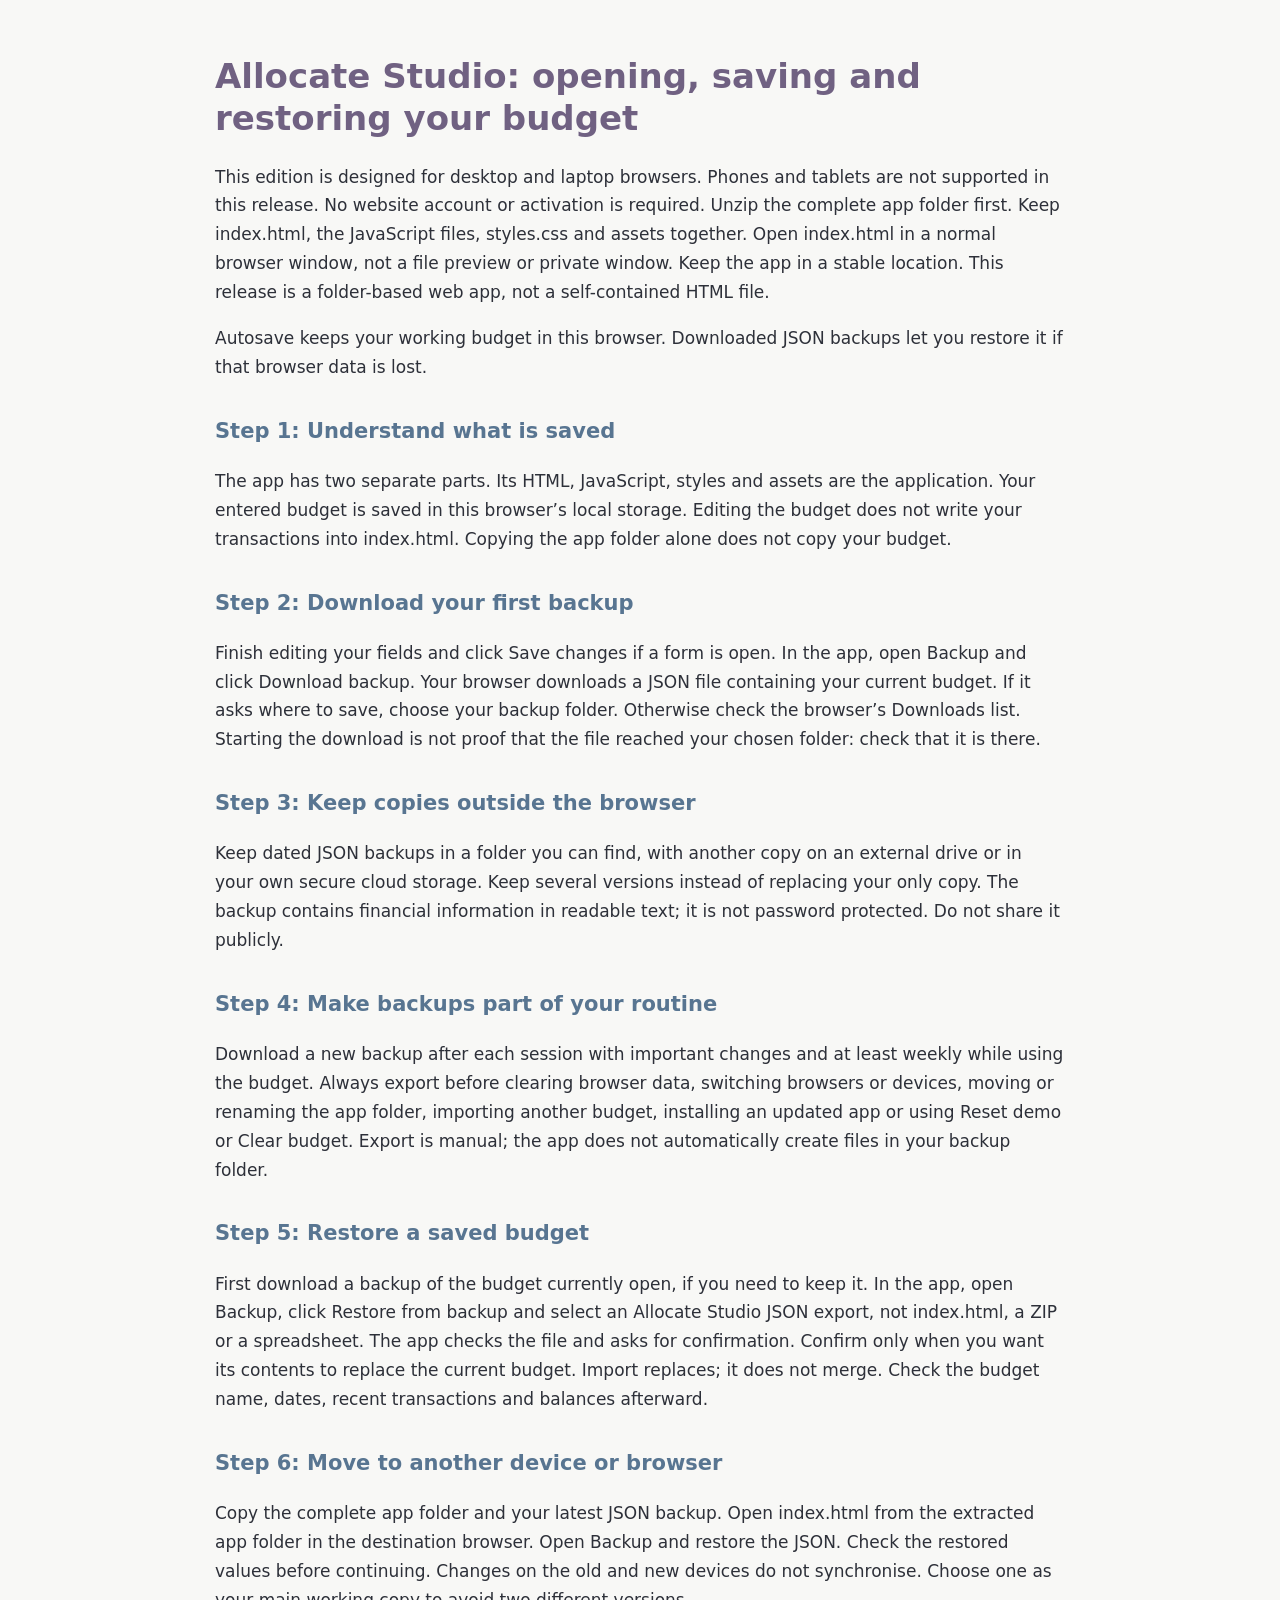
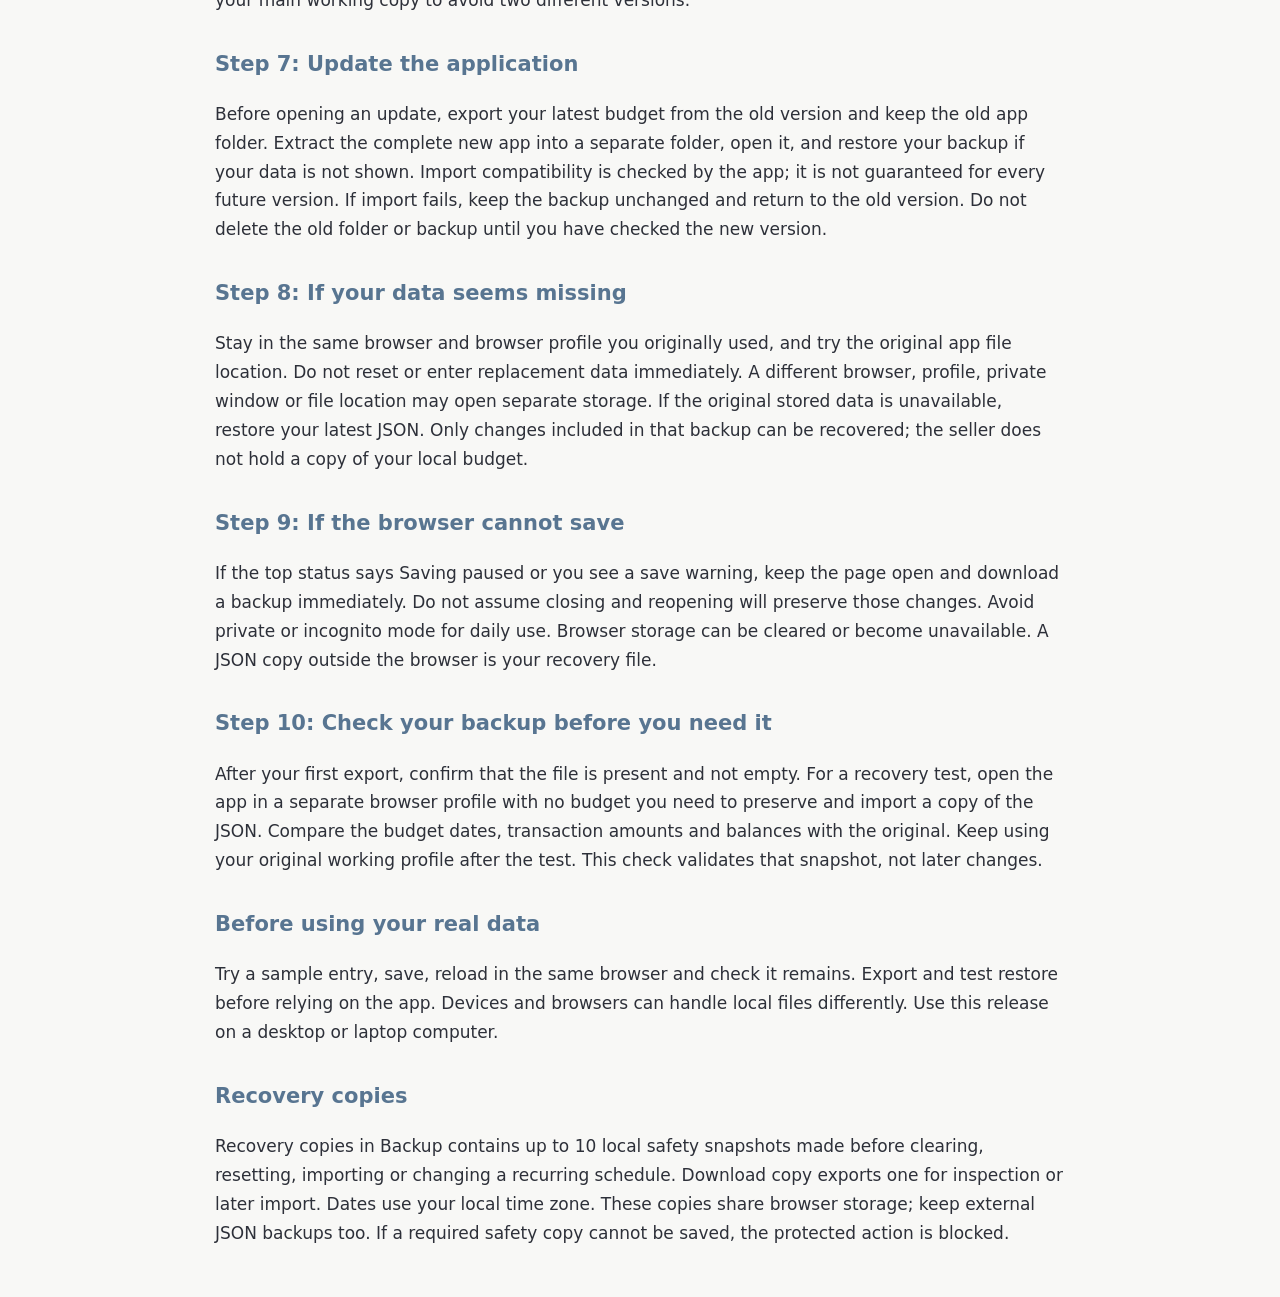
==== START-HERE-BACKUP.html @ d9bdccbd "Allocate Studio Ultimate Budget — desktop release, fixed 2026-09-22 - Custom month/year picker - DM " ====
<!doctype html><html lang="en"><meta charset="utf-8"><meta name="viewport" content="width=device-width,initial-scale=1"><title>Allocate Studio · Backup guide</title><style>body{font:17px/1.7 system-ui,sans-serif;color:#2d3039;background:#f8f8f6;max-width:850px;margin:auto;padding:32px 22px}h1{color:#706182;line-height:1.25}h2{font-size:21px;color:#587591;margin-top:32px}</style><main><h1>Allocate Studio: opening, saving and restoring your budget</h1><p>This edition is designed for desktop and laptop browsers. Phones and tablets are not supported in this release. No website account or activation is required. Unzip the complete app folder first. Keep index.html, the JavaScript files, styles.css and assets together. Open index.html in a normal browser window, not a file preview or private window. Keep the app in a stable location. This release is a folder-based web app, not a self-contained HTML file.</p><p>Autosave keeps your working budget in this browser. Downloaded JSON backups let you restore it if that browser data is lost.</p><h2>Step 1: Understand what is saved</h2><p>The app has two separate parts. Its HTML, JavaScript, styles and assets are the application. Your entered budget is saved in this browser’s local storage. Editing the budget does not write your transactions into index.html. Copying the app folder alone does not copy your budget.</p><h2>Step 2: Download your first backup</h2><p>Finish editing your fields and click Save changes if a form is open. In the app, open Backup and click Download backup. Your browser downloads a JSON file containing your current budget. If it asks where to save, choose your backup folder. Otherwise check the browser’s Downloads list. Starting the download is not proof that the file reached your chosen folder: check that it is there.</p><h2>Step 3: Keep copies outside the browser</h2><p>Keep dated JSON backups in a folder you can find, with another copy on an external drive or in your own secure cloud storage. Keep several versions instead of replacing your only copy. The backup contains financial information in readable text; it is not password protected. Do not share it publicly.</p><h2>Step 4: Make backups part of your routine</h2><p>Download a new backup after each session with important changes and at least weekly while using the budget. Always export before clearing browser data, switching browsers or devices, moving or renaming the app folder, importing another budget, installing an updated app or using Reset demo or Clear budget. Export is manual; the app does not automatically create files in your backup folder.</p><h2>Step 5: Restore a saved budget</h2><p>First download a backup of the budget currently open, if you need to keep it. In the app, open Backup, click Restore from backup and select an Allocate Studio JSON export, not index.html, a ZIP or a spreadsheet. The app checks the file and asks for confirmation. Confirm only when you want its contents to replace the current budget. Import replaces; it does not merge. Check the budget name, dates, recent transactions and balances afterward.</p><h2>Step 6: Move to another device or browser</h2><p>Copy the complete app folder and your latest JSON backup. Open index.html from the extracted app folder in the destination browser. Open Backup and restore the JSON. Check the restored values before continuing. Changes on the old and new devices do not synchronise. Choose one as your main working copy to avoid two different versions.</p><h2>Step 7: Update the application</h2><p>Before opening an update, export your latest budget from the old version and keep the old app folder. Extract the complete new app into a separate folder, open it, and restore your backup if your data is not shown. Import compatibility is checked by the app; it is not guaranteed for every future version. If import fails, keep the backup unchanged and return to the old version. Do not delete the old folder or backup until you have checked the new version.</p><h2>Step 8: If your data seems missing</h2><p>Stay in the same browser and browser profile you originally used, and try the original app file location. Do not reset or enter replacement data immediately. A different browser, profile, private window or file location may open separate storage. If the original stored data is unavailable, restore your latest JSON. Only changes included in that backup can be recovered; the seller does not hold a copy of your local budget.</p><h2>Step 9: If the browser cannot save</h2><p>If the top status says Saving paused or you see a save warning, keep the page open and download a backup immediately. Do not assume closing and reopening will preserve those changes. Avoid private or incognito mode for daily use. Browser storage can be cleared or become unavailable. A JSON copy outside the browser is your recovery file.</p><h2>Step 10: Check your backup before you need it</h2><p>After your first export, confirm that the file is present and not empty. For a recovery test, open the app in a separate browser profile with no budget you need to preserve and import a copy of the JSON. Compare the budget dates, transaction amounts and balances with the original. Keep using your original working profile after the test. This check validates that snapshot, not later changes.</p><h2>Before using your real data</h2><p>Try a sample entry, save, reload in the same browser and check it remains. Export and test restore before relying on the app. Devices and browsers can handle local files differently. Use this release on a desktop or laptop computer.
</p></main></html><h2>Recovery copies</h2><p>Recovery copies in Backup contains up to 10 local safety snapshots made before clearing, resetting, importing or changing a recurring schedule. Download copy exports one for inspection or later import. Dates use your local time zone. These copies share browser storage; keep external JSON backups too. If a required safety copy cannot be saved, the protected action is blocked.</p>
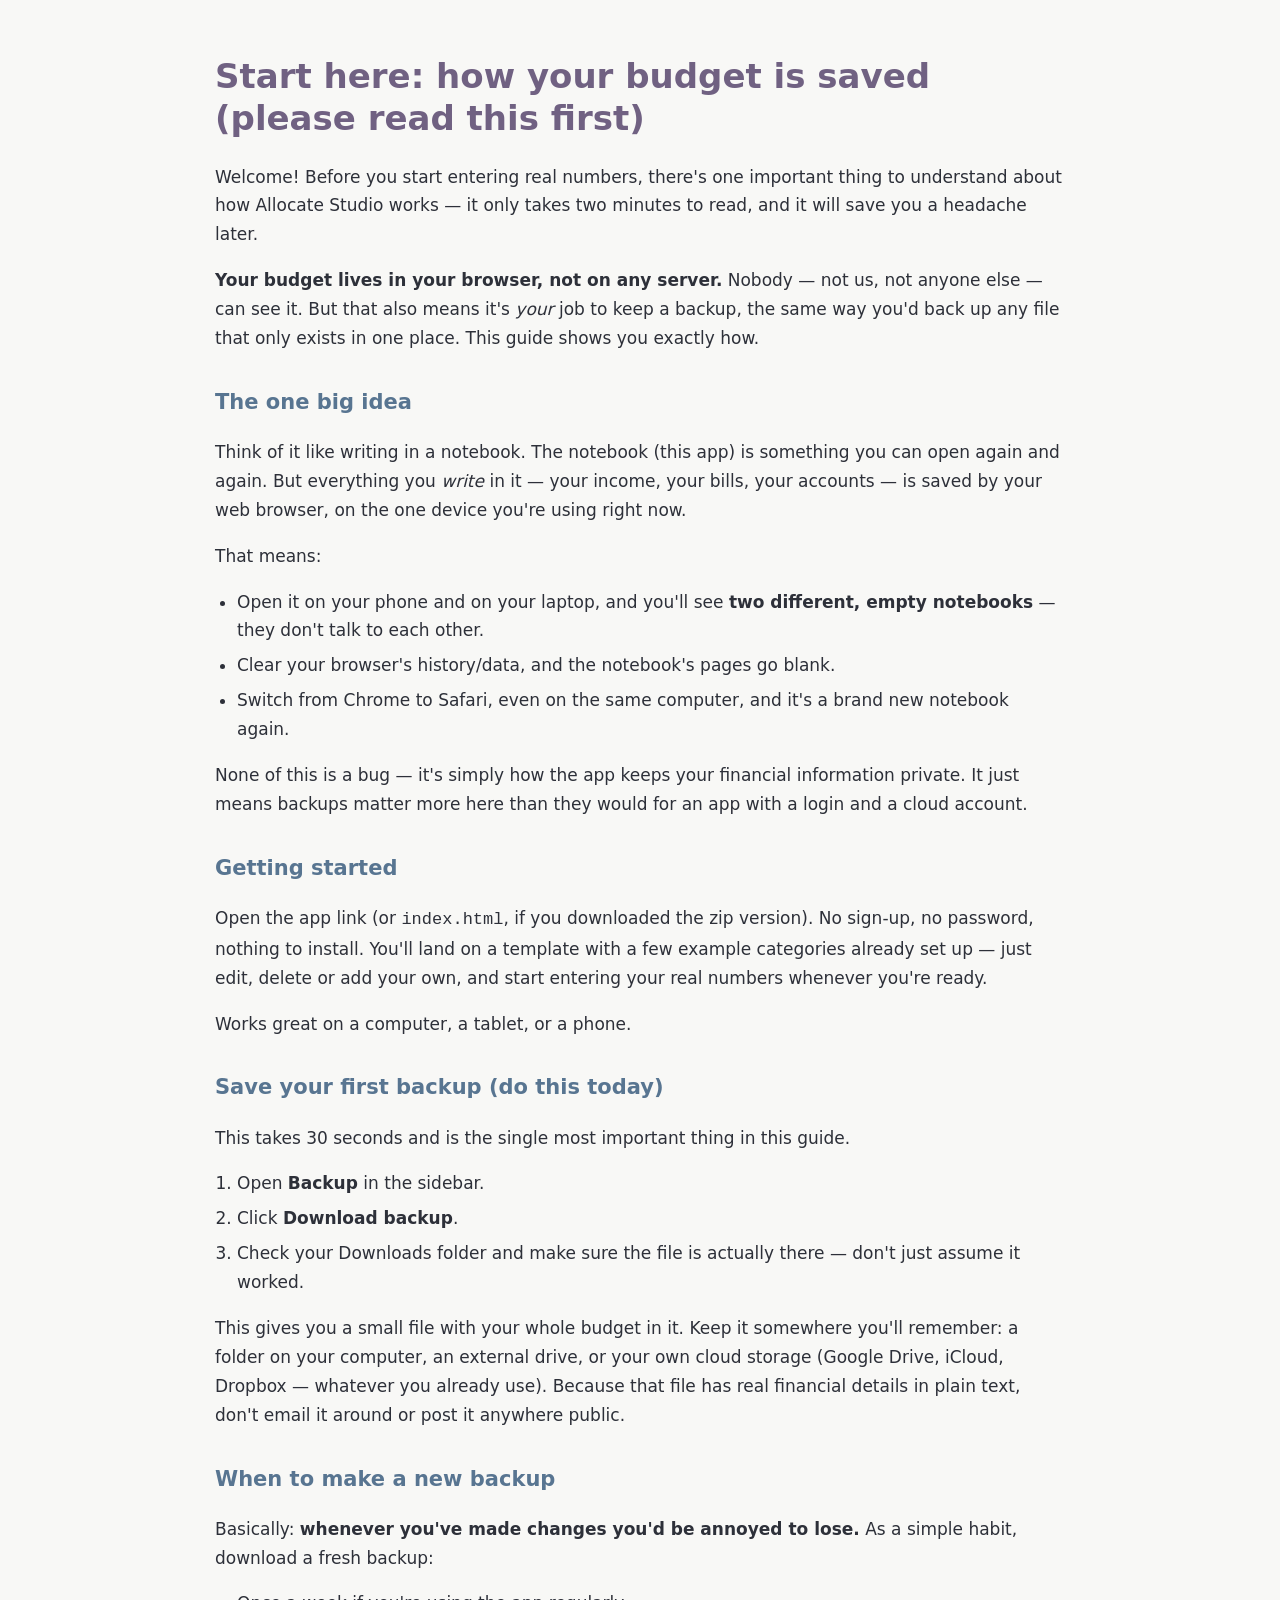
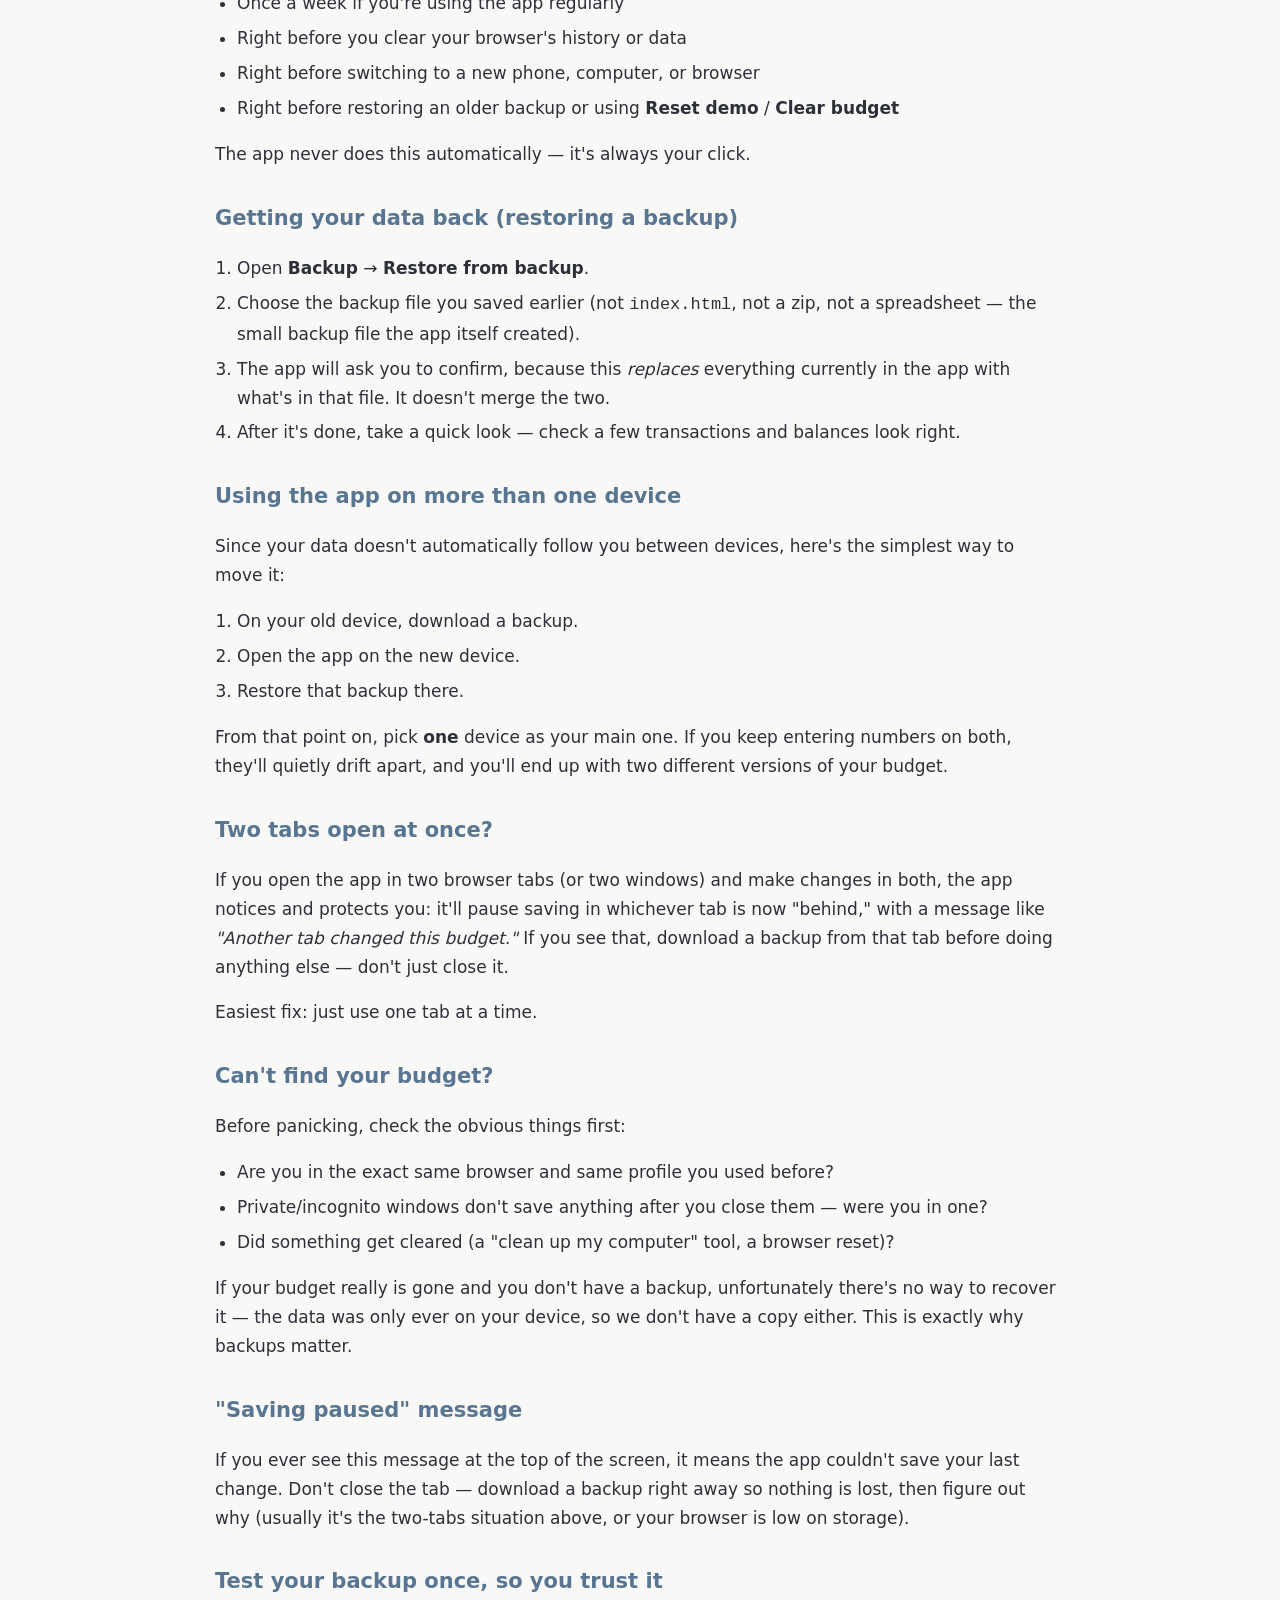
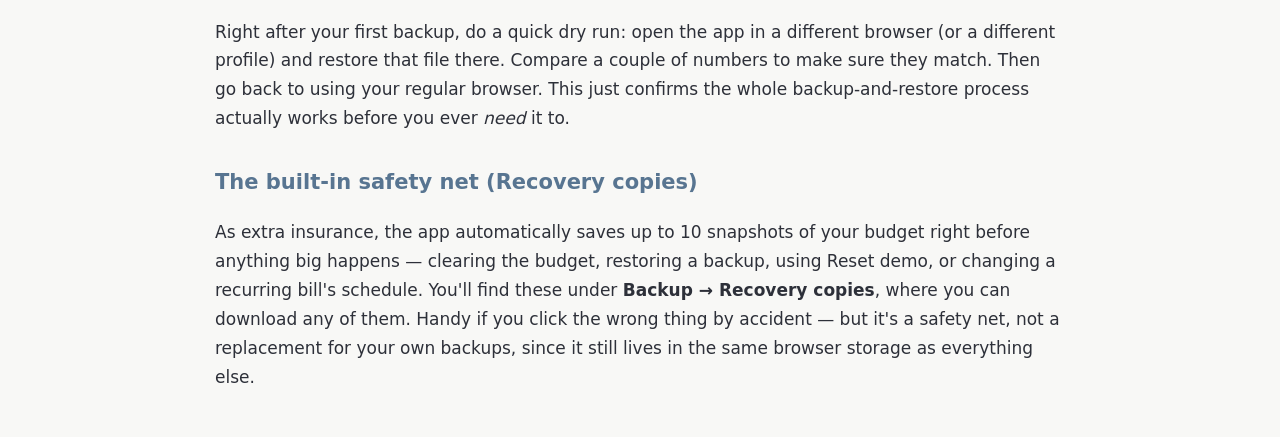
==== commit 57e3c7e0: "Rewrite the buyer instructions in plain, friendly language - Removed the stale 'phones and tablets a" ====
--- a/START-HERE-BACKUP.html
+++ b/START-HERE-BACKUP.html
@@ -1,2 +1,99 @@
-<!doctype html><html lang="en"><meta charset="utf-8"><meta name="viewport" content="width=device-width,initial-scale=1"><title>Allocate Studio · Backup guide</title><style>body{font:17px/1.7 system-ui,sans-serif;color:#2d3039;background:#f8f8f6;max-width:850px;margin:auto;padding:32px 22px}h1{color:#706182;line-height:1.25}h2{font-size:21px;color:#587591;margin-top:32px}</style><main><h1>Allocate Studio: opening, saving and restoring your budget</h1><p>This edition is designed for desktop and laptop browsers. Phones and tablets are not supported in this release. No website account or activation is required. Unzip the complete app folder first. Keep index.html, the JavaScript files, styles.css and assets together. Open index.html in a normal browser window, not a file preview or private window. Keep the app in a stable location. This release is a folder-based web app, not a self-contained HTML file.</p><p>Autosave keeps your working budget in this browser. Downloaded JSON backups let you restore it if that browser data is lost.</p><h2>Step 1: Understand what is saved</h2><p>The app has two separate parts. Its HTML, JavaScript, styles and assets are the application. Your entered budget is saved in this browser’s local storage. Editing the budget does not write your transactions into index.html. Copying the app folder alone does not copy your budget.</p><h2>Step 2: Download your first backup</h2><p>Finish editing your fields and click Save changes if a form is open. In the app, open Backup and click Download backup. Your browser downloads a JSON file containing your current budget. If it asks where to save, choose your backup folder. Otherwise check the browser’s Downloads list. Starting the download is not proof that the file reached your chosen folder: check that it is there.</p><h2>Step 3: Keep copies outside the browser</h2><p>Keep dated JSON backups in a folder you can find, with another copy on an external drive or in your own secure cloud storage. Keep several versions instead of replacing your only copy. The backup contains financial information in readable text; it is not password protected. Do not share it publicly.</p><h2>Step 4: Make backups part of your routine</h2><p>Download a new backup after each session with important changes and at least weekly while using the budget. Always export before clearing browser data, switching browsers or devices, moving or renaming the app folder, importing another budget, installing an updated app or using Reset demo or Clear budget. Export is manual; the app does not automatically create files in your backup folder.</p><h2>Step 5: Restore a saved budget</h2><p>First download a backup of the budget currently open, if you need to keep it. In the app, open Backup, click Restore from backup and select an Allocate Studio JSON export, not index.html, a ZIP or a spreadsheet. The app checks the file and asks for confirmation. Confirm only when you want its contents to replace the current budget. Import replaces; it does not merge. Check the budget name, dates, recent transactions and balances afterward.</p><h2>Step 6: Move to another device or browser</h2><p>Copy the complete app folder and your latest JSON backup. Open index.html from the extracted app folder in the destination browser. Open Backup and restore the JSON. Check the restored values before continuing. Changes on the old and new devices do not synchronise. Choose one as your main working copy to avoid two different versions.</p><h2>Step 7: Update the application</h2><p>Before opening an update, export your latest budget from the old version and keep the old app folder. Extract the complete new app into a separate folder, open it, and restore your backup if your data is not shown. Import compatibility is checked by the app; it is not guaranteed for every future version. If import fails, keep the backup unchanged and return to the old version. Do not delete the old folder or backup until you have checked the new version.</p><h2>Step 8: If your data seems missing</h2><p>Stay in the same browser and browser profile you originally used, and try the original app file location. Do not reset or enter replacement data immediately. A different browser, profile, private window or file location may open separate storage. If the original stored data is unavailable, restore your latest JSON. Only changes included in that backup can be recovered; the seller does not hold a copy of your local budget.</p><h2>Step 9: If the browser cannot save</h2><p>If the top status says Saving paused or you see a save warning, keep the page open and download a backup immediately. Do not assume closing and reopening will preserve those changes. Avoid private or incognito mode for daily use. Browser storage can be cleared or become unavailable. A JSON copy outside the browser is your recovery file.</p><h2>Step 10: Check your backup before you need it</h2><p>After your first export, confirm that the file is present and not empty. For a recovery test, open the app in a separate browser profile with no budget you need to preserve and import a copy of the JSON. Compare the budget dates, transaction amounts and balances with the original. Keep using your original working profile after the test. This check validates that snapshot, not later changes.</p><h2>Before using your real data</h2><p>Try a sample entry, save, reload in the same browser and check it remains. Export and test restore before relying on the app. Devices and browsers can handle local files differently. Use this release on a desktop or laptop computer.
-</p></main></html><h2>Recovery copies</h2><p>Recovery copies in Backup contains up to 10 local safety snapshots made before clearing, resetting, importing or changing a recurring schedule. Download copy exports one for inspection or later import. Dates use your local time zone. These copies share browser storage; keep external JSON backups too. If a required safety copy cannot be saved, the protected action is blocked.</p>+<!doctype html>
+<html lang="en">
+<head>
+<meta charset="utf-8">
+<meta name="viewport" content="width=device-width,initial-scale=1">
+<title>Allocate Studio · Backup guide</title>
+<style>
+body{font:17px/1.7 system-ui,sans-serif;color:#2d3039;background:#f8f8f6;max-width:850px;margin:auto;padding:32px 22px}
+h1{color:#706182;line-height:1.25}
+h2{font-size:21px;color:#587591;margin-top:32px}
+strong{color:#2d3039}
+ul,ol{padding-left:22px}
+li{margin:6px 0}
+</style>
+</head>
+<body>
+<main>
+
+<h1>Start here: how your budget is saved (please read this first)</h1>
+
+<p>Welcome! Before you start entering real numbers, there's one important thing to understand about how Allocate Studio works — it only takes two minutes to read, and it will save you a headache later.</p>
+
+<p><strong>Your budget lives in your browser, not on any server.</strong> Nobody — not us, not anyone else — can see it. But that also means it's <em>your</em> job to keep a backup, the same way you'd back up any file that only exists in one place. This guide shows you exactly how.</p>
+
+<h2>The one big idea</h2>
+<p>Think of it like writing in a notebook. The notebook (this app) is something you can open again and again. But everything you <em>write</em> in it — your income, your bills, your accounts — is saved by your web browser, on the one device you're using right now.</p>
+<p>That means:</p>
+<ul>
+<li>Open it on your phone and on your laptop, and you'll see <strong>two different, empty notebooks</strong> — they don't talk to each other.</li>
+<li>Clear your browser's history/data, and the notebook's pages go blank.</li>
+<li>Switch from Chrome to Safari, even on the same computer, and it's a brand new notebook again.</li>
+</ul>
+<p>None of this is a bug — it's simply how the app keeps your financial information private. It just means backups matter more here than they would for an app with a login and a cloud account.</p>
+
+<h2>Getting started</h2>
+<p>Open the app link (or <code>index.html</code>, if you downloaded the zip version). No sign-up, no password, nothing to install. You'll land on a template with a few example categories already set up — just edit, delete or add your own, and start entering your real numbers whenever you're ready.</p>
+<p>Works great on a computer, a tablet, or a phone.</p>
+
+<h2>Save your first backup (do this today)</h2>
+<p>This takes 30 seconds and is the single most important thing in this guide.</p>
+<ol>
+<li>Open <strong>Backup</strong> in the sidebar.</li>
+<li>Click <strong>Download backup</strong>.</li>
+<li>Check your Downloads folder and make sure the file is actually there — don't just assume it worked.</li>
+</ol>
+<p>This gives you a small file with your whole budget in it. Keep it somewhere you'll remember: a folder on your computer, an external drive, or your own cloud storage (Google Drive, iCloud, Dropbox — whatever you already use). Because that file has real financial details in plain text, don't email it around or post it anywhere public.</p>
+
+<h2>When to make a new backup</h2>
+<p>Basically: <strong>whenever you've made changes you'd be annoyed to lose.</strong> As a simple habit, download a fresh backup:</p>
+<ul>
+<li>Once a week if you're using the app regularly</li>
+<li>Right before you clear your browser's history or data</li>
+<li>Right before switching to a new phone, computer, or browser</li>
+<li>Right before restoring an older backup or using <strong>Reset demo</strong> / <strong>Clear budget</strong></li>
+</ul>
+<p>The app never does this automatically — it's always your click.</p>
+
+<h2>Getting your data back (restoring a backup)</h2>
+<ol>
+<li>Open <strong>Backup</strong> → <strong>Restore from backup</strong>.</li>
+<li>Choose the backup file you saved earlier (not <code>index.html</code>, not a zip, not a spreadsheet — the small backup file the app itself created).</li>
+<li>The app will ask you to confirm, because this <em>replaces</em> everything currently in the app with what's in that file. It doesn't merge the two.</li>
+<li>After it's done, take a quick look — check a few transactions and balances look right.</li>
+</ol>
+
+<h2>Using the app on more than one device</h2>
+<p>Since your data doesn't automatically follow you between devices, here's the simplest way to move it:</p>
+<ol>
+<li>On your old device, download a backup.</li>
+<li>Open the app on the new device.</li>
+<li>Restore that backup there.</li>
+</ol>
+<p>From that point on, pick <strong>one</strong> device as your main one. If you keep entering numbers on both, they'll quietly drift apart, and you'll end up with two different versions of your budget.</p>
+
+<h2>Two tabs open at once?</h2>
+<p>If you open the app in two browser tabs (or two windows) and make changes in both, the app notices and protects you: it'll pause saving in whichever tab is now "behind," with a message like <em>"Another tab changed this budget."</em> If you see that, download a backup from that tab before doing anything else — don't just close it.</p>
+<p>Easiest fix: just use one tab at a time.</p>
+
+<h2>Can't find your budget?</h2>
+<p>Before panicking, check the obvious things first:</p>
+<ul>
+<li>Are you in the exact same browser and same profile you used before?</li>
+<li>Private/incognito windows don't save anything after you close them — were you in one?</li>
+<li>Did something get cleared (a "clean up my computer" tool, a browser reset)?</li>
+</ul>
+<p>If your budget really is gone and you don't have a backup, unfortunately there's no way to recover it — the data was only ever on your device, so we don't have a copy either. This is exactly why backups matter.</p>
+
+<h2>"Saving paused" message</h2>
+<p>If you ever see this message at the top of the screen, it means the app couldn't save your last change. Don't close the tab — download a backup right away so nothing is lost, then figure out why (usually it's the two-tabs situation above, or your browser is low on storage).</p>
+
+<h2>Test your backup once, so you trust it</h2>
+<p>Right after your first backup, do a quick dry run: open the app in a different browser (or a different profile) and restore that file there. Compare a couple of numbers to make sure they match. Then go back to using your regular browser. This just confirms the whole backup-and-restore process actually works before you ever <em>need</em> it to.</p>
+
+<h2>The built-in safety net (Recovery copies)</h2>
+<p>As extra insurance, the app automatically saves up to 10 snapshots of your budget right before anything big happens — clearing the budget, restoring a backup, using Reset demo, or changing a recurring bill's schedule. You'll find these under <strong>Backup → Recovery copies</strong>, where you can download any of them. Handy if you click the wrong thing by accident — but it's a safety net, not a replacement for your own backups, since it still lives in the same browser storage as everything else.</p>
+
+</main>
+</body>
+</html>
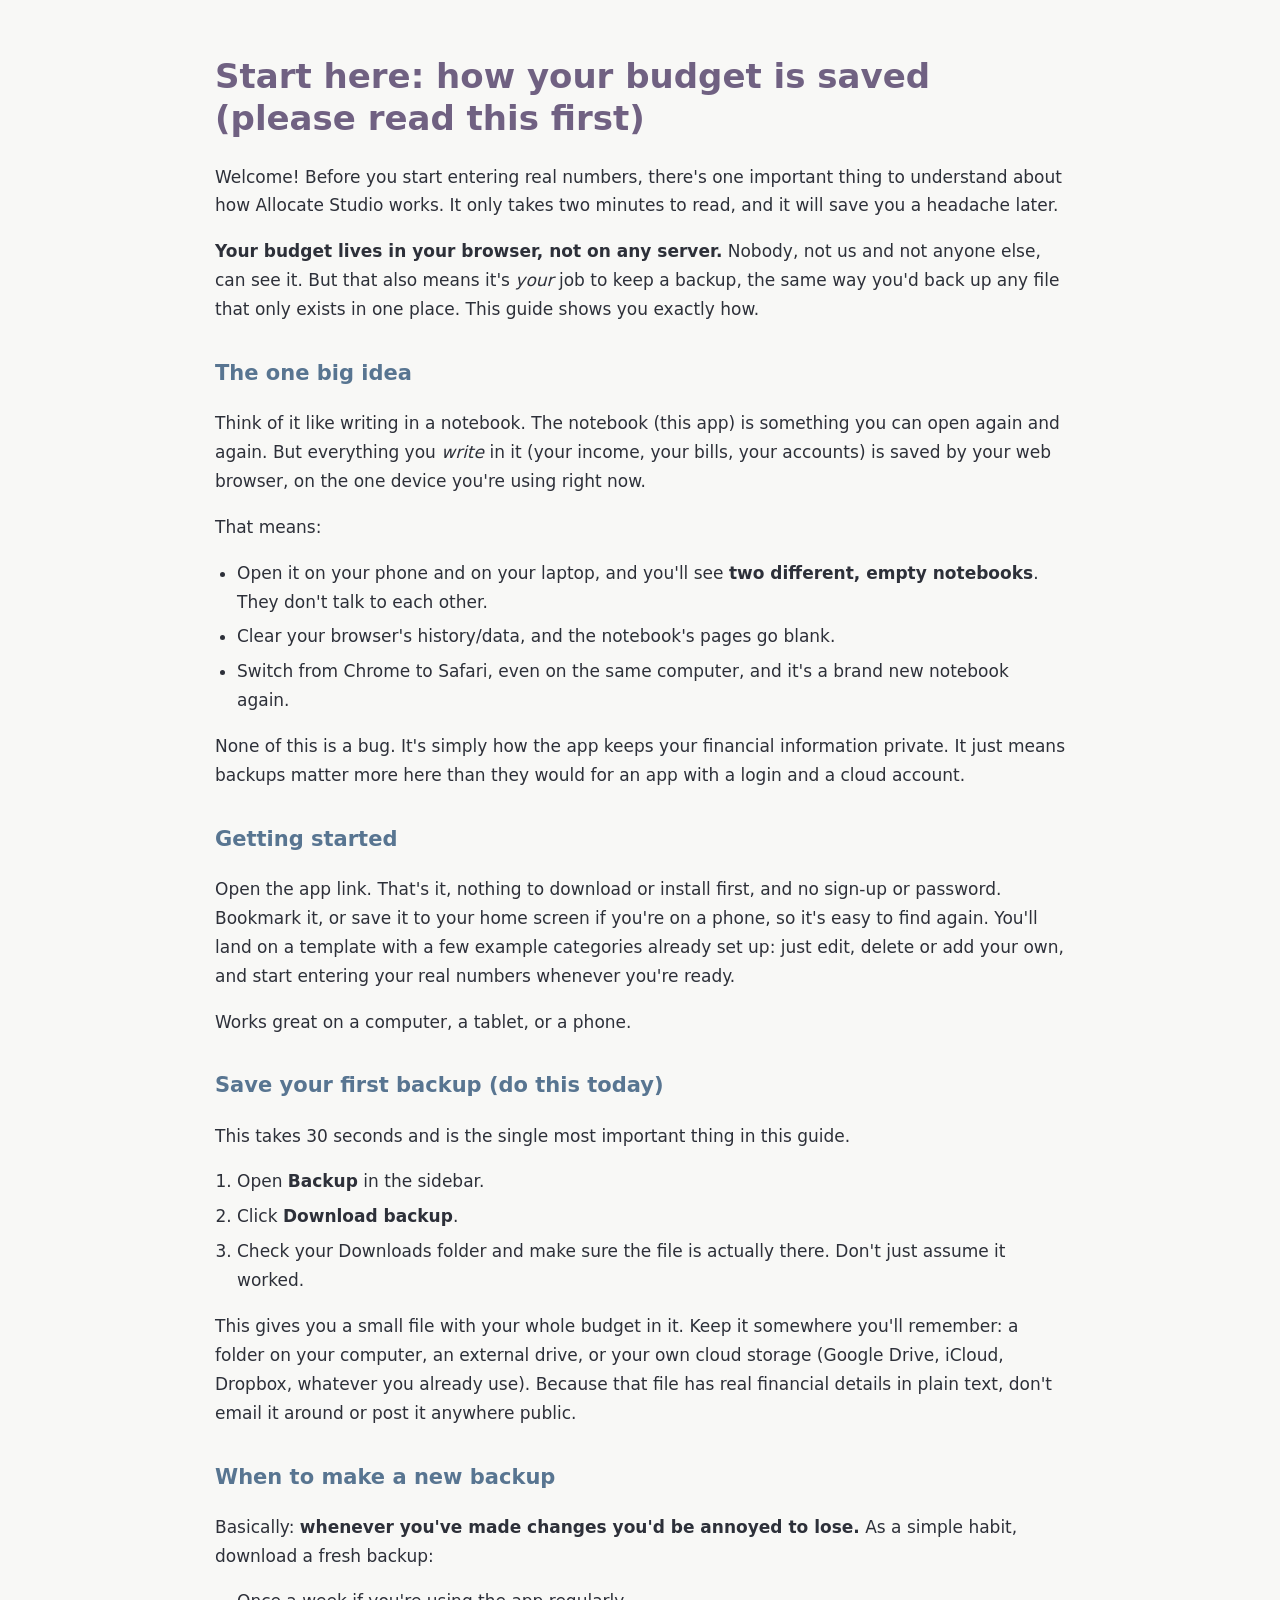
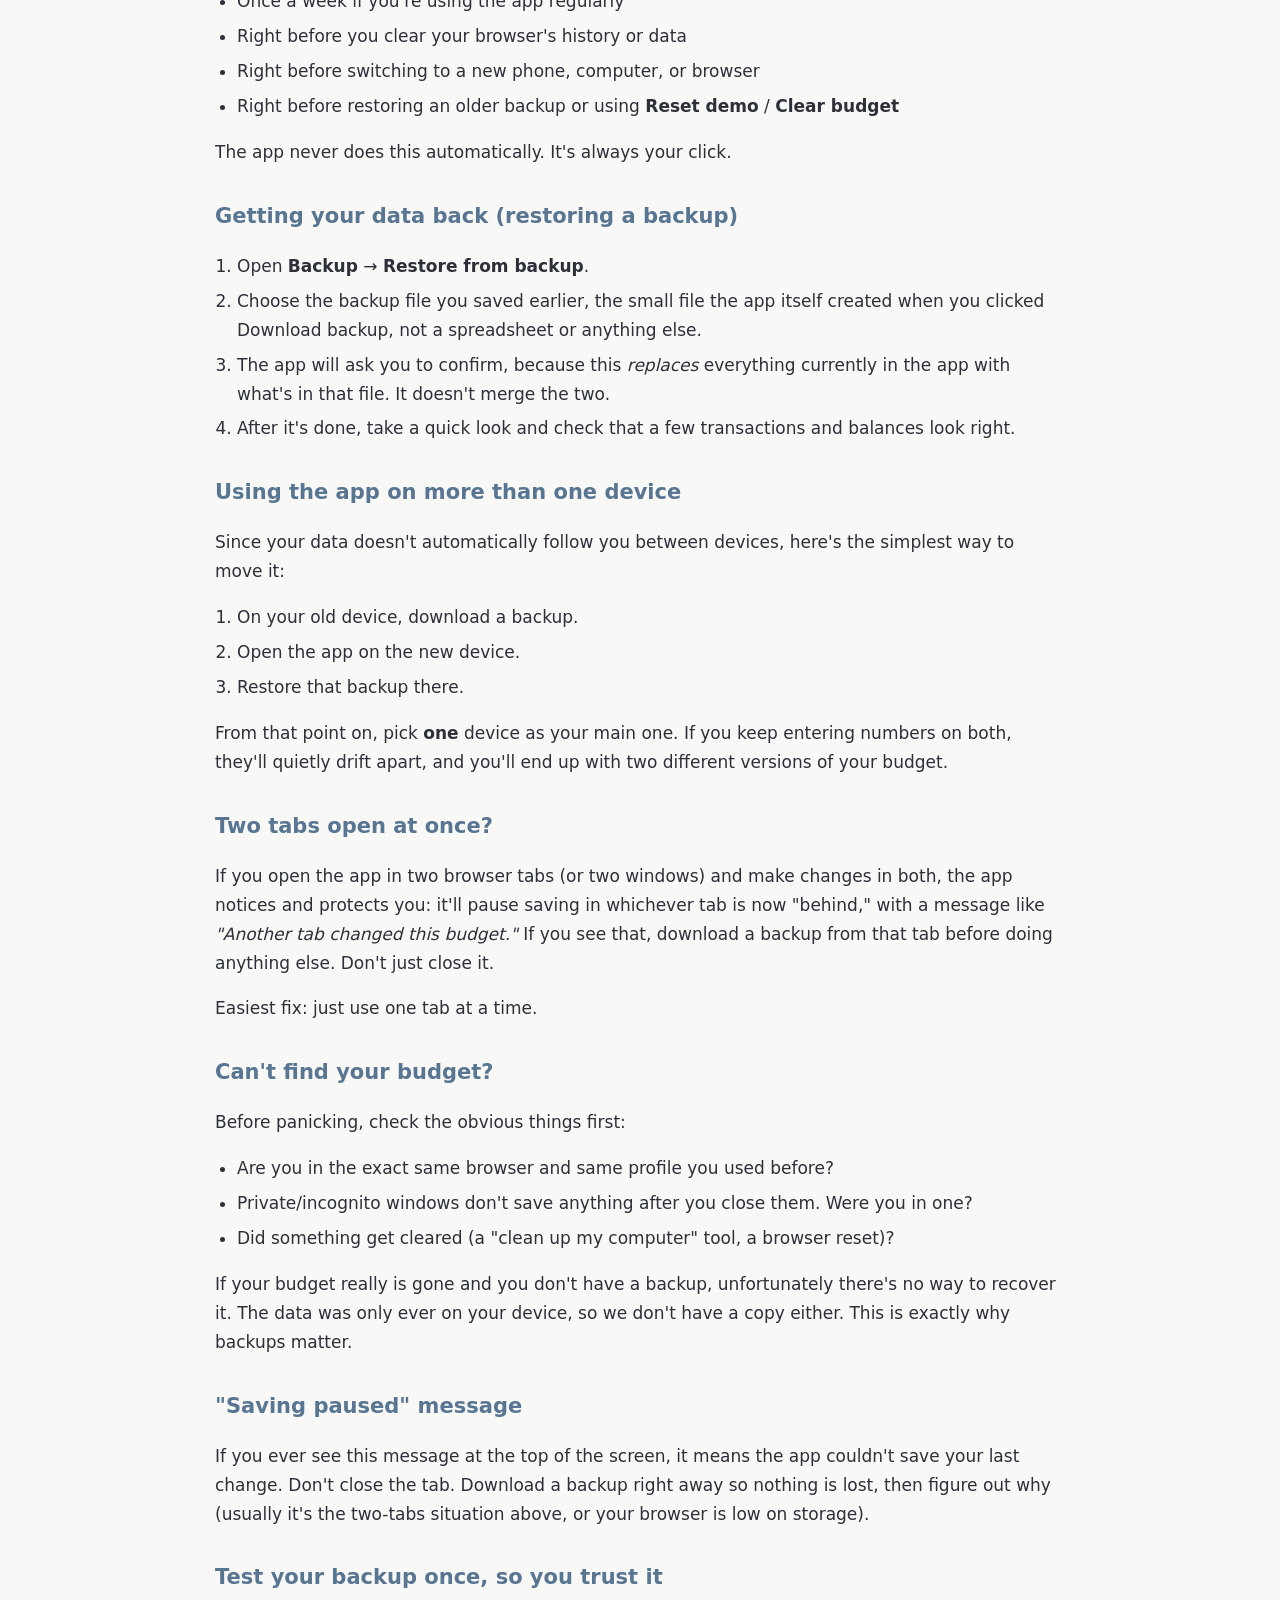
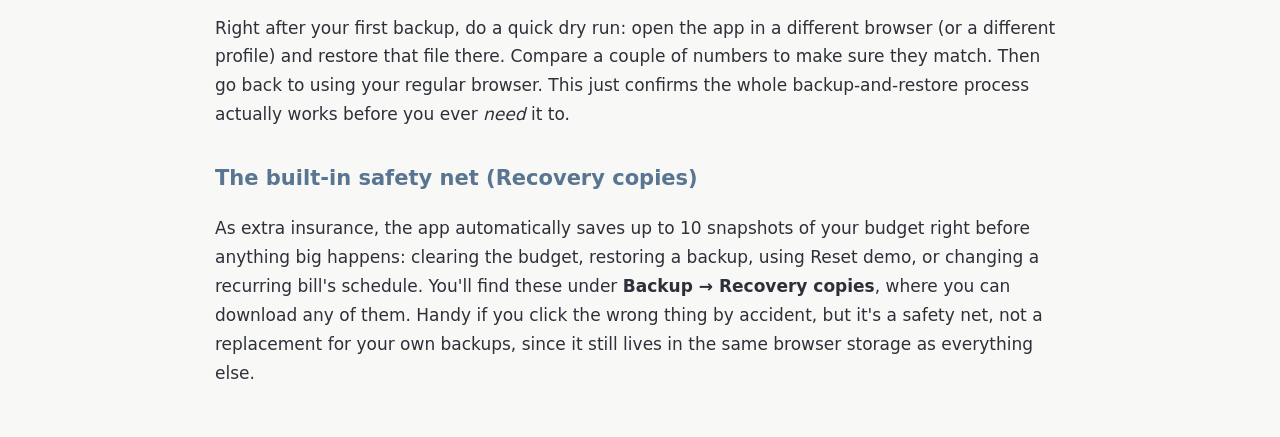
==== commit d075e49b: "Instructions: link-only distribution, no em-dashes - Removed all mentions of a zip download / index." ====
--- a/START-HERE-BACKUP.html
+++ b/START-HERE-BACKUP.html
@@ -18,22 +18,22 @@
 
 <h1>Start here: how your budget is saved (please read this first)</h1>
 
-<p>Welcome! Before you start entering real numbers, there's one important thing to understand about how Allocate Studio works — it only takes two minutes to read, and it will save you a headache later.</p>
+<p>Welcome! Before you start entering real numbers, there's one important thing to understand about how Allocate Studio works. It only takes two minutes to read, and it will save you a headache later.</p>
 
-<p><strong>Your budget lives in your browser, not on any server.</strong> Nobody — not us, not anyone else — can see it. But that also means it's <em>your</em> job to keep a backup, the same way you'd back up any file that only exists in one place. This guide shows you exactly how.</p>
+<p><strong>Your budget lives in your browser, not on any server.</strong> Nobody, not us and not anyone else, can see it. But that also means it's <em>your</em> job to keep a backup, the same way you'd back up any file that only exists in one place. This guide shows you exactly how.</p>
 
 <h2>The one big idea</h2>
-<p>Think of it like writing in a notebook. The notebook (this app) is something you can open again and again. But everything you <em>write</em> in it — your income, your bills, your accounts — is saved by your web browser, on the one device you're using right now.</p>
+<p>Think of it like writing in a notebook. The notebook (this app) is something you can open again and again. But everything you <em>write</em> in it (your income, your bills, your accounts) is saved by your web browser, on the one device you're using right now.</p>
 <p>That means:</p>
 <ul>
-<li>Open it on your phone and on your laptop, and you'll see <strong>two different, empty notebooks</strong> — they don't talk to each other.</li>
+<li>Open it on your phone and on your laptop, and you'll see <strong>two different, empty notebooks</strong>. They don't talk to each other.</li>
 <li>Clear your browser's history/data, and the notebook's pages go blank.</li>
 <li>Switch from Chrome to Safari, even on the same computer, and it's a brand new notebook again.</li>
 </ul>
-<p>None of this is a bug — it's simply how the app keeps your financial information private. It just means backups matter more here than they would for an app with a login and a cloud account.</p>
+<p>None of this is a bug. It's simply how the app keeps your financial information private. It just means backups matter more here than they would for an app with a login and a cloud account.</p>
 
 <h2>Getting started</h2>
-<p>Open the app link (or <code>index.html</code>, if you downloaded the zip version). No sign-up, no password, nothing to install. You'll land on a template with a few example categories already set up — just edit, delete or add your own, and start entering your real numbers whenever you're ready.</p>
+<p>Open the app link. That's it, nothing to download or install first, and no sign-up or password. Bookmark it, or save it to your home screen if you're on a phone, so it's easy to find again. You'll land on a template with a few example categories already set up: just edit, delete or add your own, and start entering your real numbers whenever you're ready.</p>
 <p>Works great on a computer, a tablet, or a phone.</p>
 
 <h2>Save your first backup (do this today)</h2>
@@ -41,9 +41,9 @@
 <ol>
 <li>Open <strong>Backup</strong> in the sidebar.</li>
 <li>Click <strong>Download backup</strong>.</li>
-<li>Check your Downloads folder and make sure the file is actually there — don't just assume it worked.</li>
+<li>Check your Downloads folder and make sure the file is actually there. Don't just assume it worked.</li>
 </ol>
-<p>This gives you a small file with your whole budget in it. Keep it somewhere you'll remember: a folder on your computer, an external drive, or your own cloud storage (Google Drive, iCloud, Dropbox — whatever you already use). Because that file has real financial details in plain text, don't email it around or post it anywhere public.</p>
+<p>This gives you a small file with your whole budget in it. Keep it somewhere you'll remember: a folder on your computer, an external drive, or your own cloud storage (Google Drive, iCloud, Dropbox, whatever you already use). Because that file has real financial details in plain text, don't email it around or post it anywhere public.</p>
 
 <h2>When to make a new backup</h2>
 <p>Basically: <strong>whenever you've made changes you'd be annoyed to lose.</strong> As a simple habit, download a fresh backup:</p>
@@ -53,14 +53,14 @@
 <li>Right before switching to a new phone, computer, or browser</li>
 <li>Right before restoring an older backup or using <strong>Reset demo</strong> / <strong>Clear budget</strong></li>
 </ul>
-<p>The app never does this automatically — it's always your click.</p>
+<p>The app never does this automatically. It's always your click.</p>
 
 <h2>Getting your data back (restoring a backup)</h2>
 <ol>
 <li>Open <strong>Backup</strong> → <strong>Restore from backup</strong>.</li>
-<li>Choose the backup file you saved earlier (not <code>index.html</code>, not a zip, not a spreadsheet — the small backup file the app itself created).</li>
+<li>Choose the backup file you saved earlier, the small file the app itself created when you clicked Download backup, not a spreadsheet or anything else.</li>
 <li>The app will ask you to confirm, because this <em>replaces</em> everything currently in the app with what's in that file. It doesn't merge the two.</li>
-<li>After it's done, take a quick look — check a few transactions and balances look right.</li>
+<li>After it's done, take a quick look and check that a few transactions and balances look right.</li>
 </ol>
 
 <h2>Using the app on more than one device</h2>
@@ -73,26 +73,26 @@
 <p>From that point on, pick <strong>one</strong> device as your main one. If you keep entering numbers on both, they'll quietly drift apart, and you'll end up with two different versions of your budget.</p>
 
 <h2>Two tabs open at once?</h2>
-<p>If you open the app in two browser tabs (or two windows) and make changes in both, the app notices and protects you: it'll pause saving in whichever tab is now "behind," with a message like <em>"Another tab changed this budget."</em> If you see that, download a backup from that tab before doing anything else — don't just close it.</p>
+<p>If you open the app in two browser tabs (or two windows) and make changes in both, the app notices and protects you: it'll pause saving in whichever tab is now "behind," with a message like <em>"Another tab changed this budget."</em> If you see that, download a backup from that tab before doing anything else. Don't just close it.</p>
 <p>Easiest fix: just use one tab at a time.</p>
 
 <h2>Can't find your budget?</h2>
 <p>Before panicking, check the obvious things first:</p>
 <ul>
 <li>Are you in the exact same browser and same profile you used before?</li>
-<li>Private/incognito windows don't save anything after you close them — were you in one?</li>
+<li>Private/incognito windows don't save anything after you close them. Were you in one?</li>
 <li>Did something get cleared (a "clean up my computer" tool, a browser reset)?</li>
 </ul>
-<p>If your budget really is gone and you don't have a backup, unfortunately there's no way to recover it — the data was only ever on your device, so we don't have a copy either. This is exactly why backups matter.</p>
+<p>If your budget really is gone and you don't have a backup, unfortunately there's no way to recover it. The data was only ever on your device, so we don't have a copy either. This is exactly why backups matter.</p>
 
 <h2>"Saving paused" message</h2>
-<p>If you ever see this message at the top of the screen, it means the app couldn't save your last change. Don't close the tab — download a backup right away so nothing is lost, then figure out why (usually it's the two-tabs situation above, or your browser is low on storage).</p>
+<p>If you ever see this message at the top of the screen, it means the app couldn't save your last change. Don't close the tab. Download a backup right away so nothing is lost, then figure out why (usually it's the two-tabs situation above, or your browser is low on storage).</p>
 
 <h2>Test your backup once, so you trust it</h2>
 <p>Right after your first backup, do a quick dry run: open the app in a different browser (or a different profile) and restore that file there. Compare a couple of numbers to make sure they match. Then go back to using your regular browser. This just confirms the whole backup-and-restore process actually works before you ever <em>need</em> it to.</p>
 
 <h2>The built-in safety net (Recovery copies)</h2>
-<p>As extra insurance, the app automatically saves up to 10 snapshots of your budget right before anything big happens — clearing the budget, restoring a backup, using Reset demo, or changing a recurring bill's schedule. You'll find these under <strong>Backup → Recovery copies</strong>, where you can download any of them. Handy if you click the wrong thing by accident — but it's a safety net, not a replacement for your own backups, since it still lives in the same browser storage as everything else.</p>
+<p>As extra insurance, the app automatically saves up to 10 snapshots of your budget right before anything big happens: clearing the budget, restoring a backup, using Reset demo, or changing a recurring bill's schedule. You'll find these under <strong>Backup → Recovery copies</strong>, where you can download any of them. Handy if you click the wrong thing by accident, but it's a safety net, not a replacement for your own backups, since it still lives in the same browser storage as everything else.</p>
 
 </main>
 </body>
